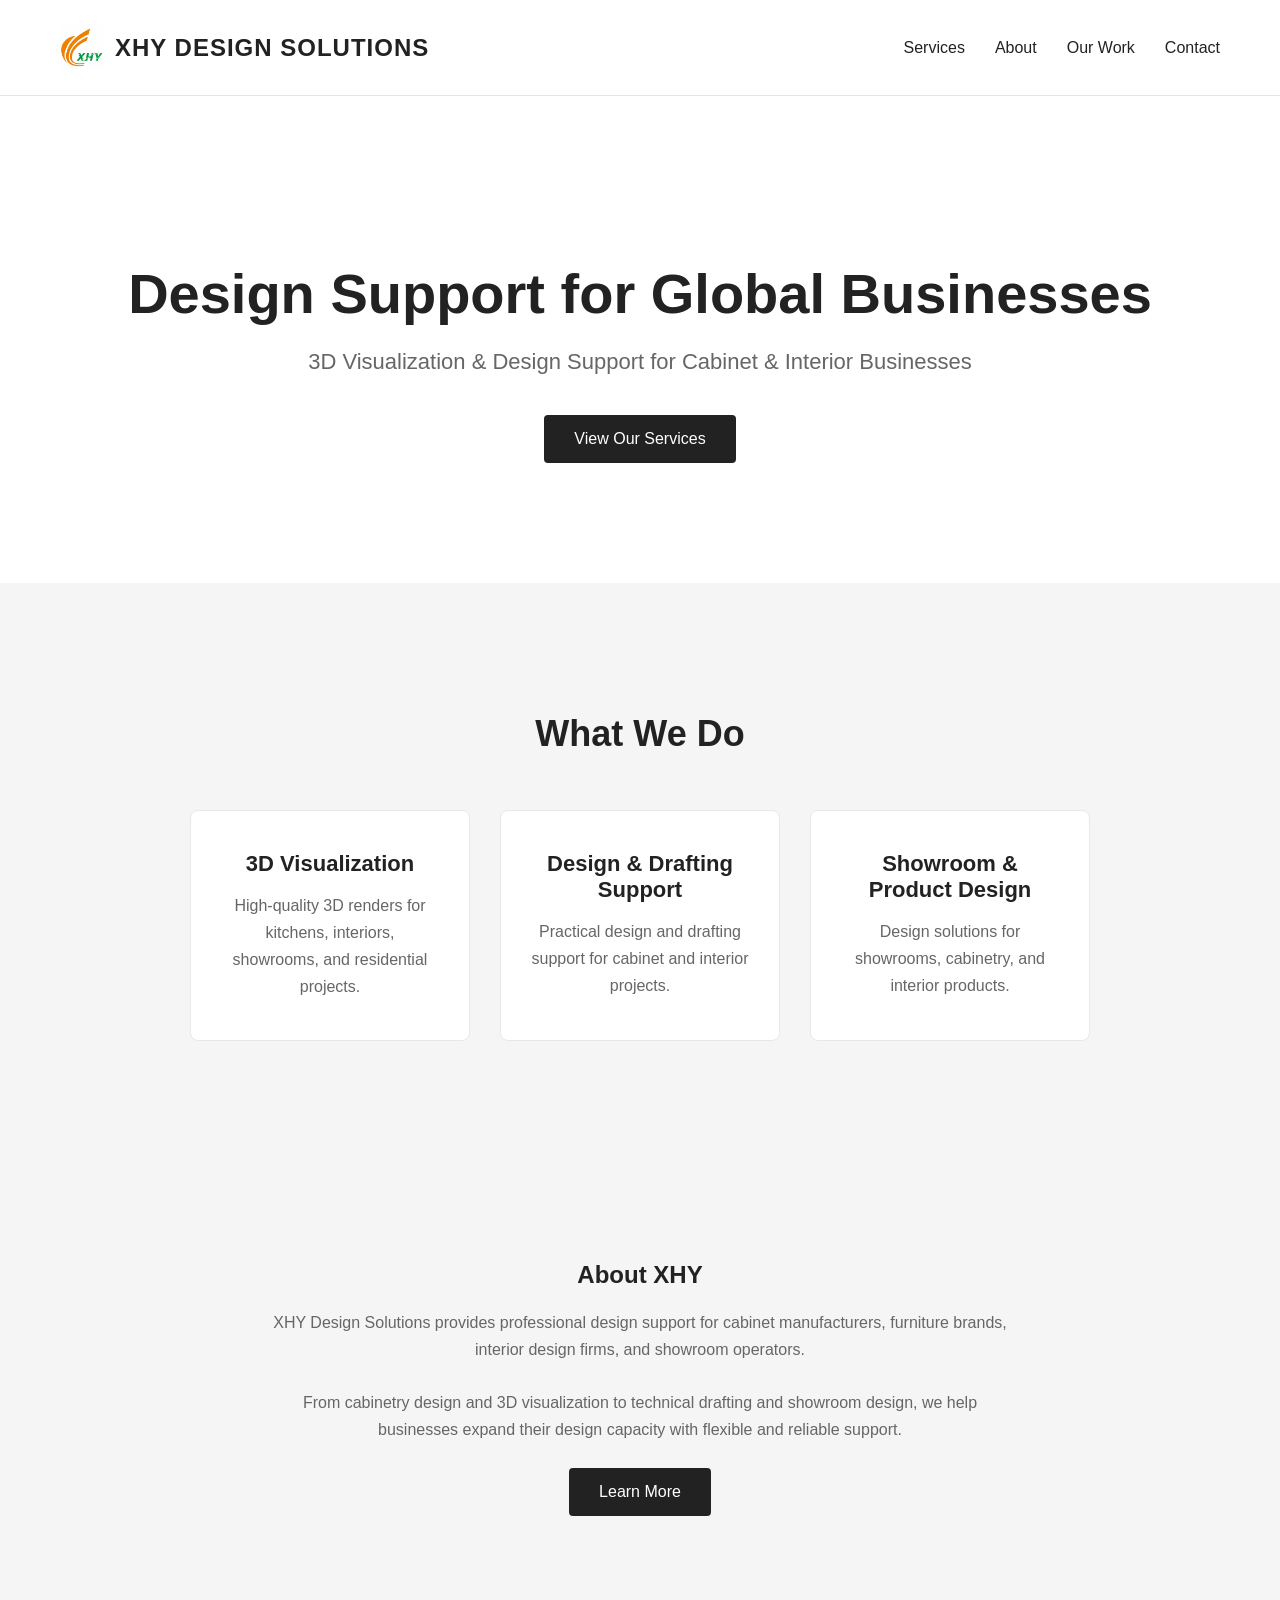
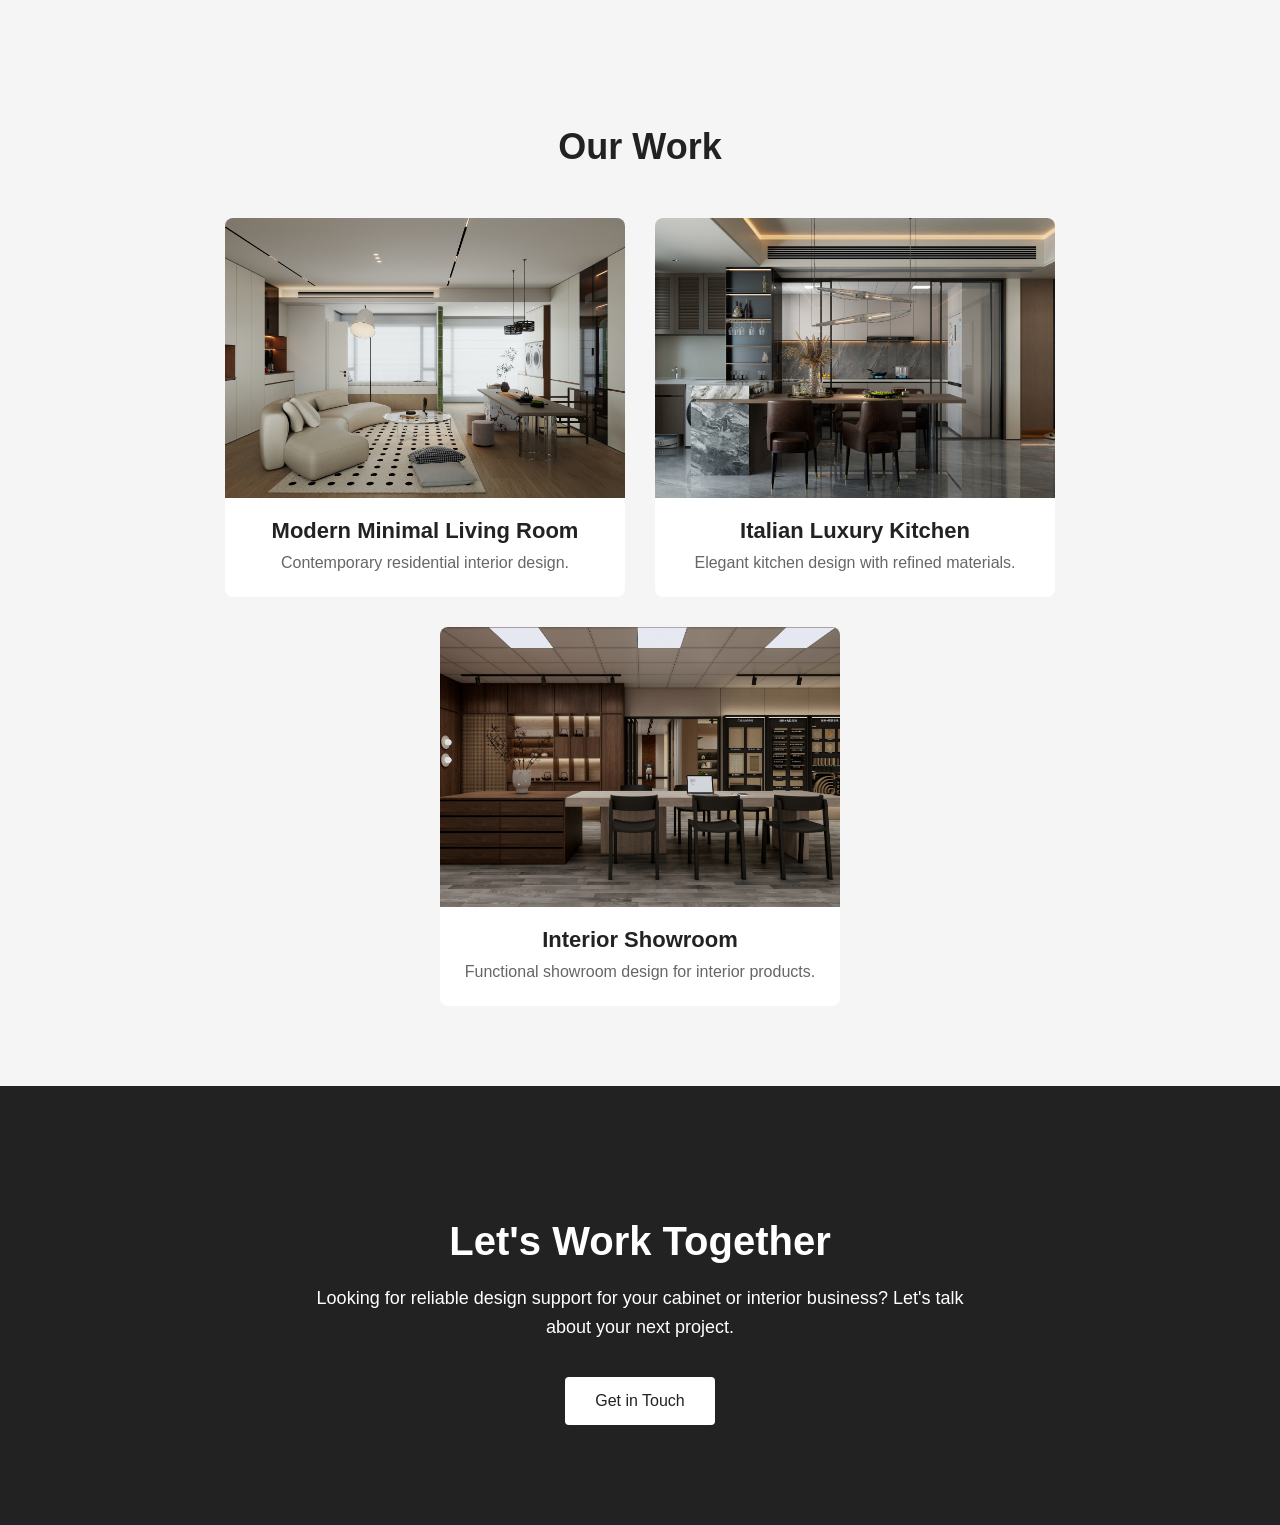
==== index.html @ a24d2397 "Build XHY website homepage and About page" ====
<!DOCTYPE html>
<html lang="en">
<head>
    <meta charset="UTF-8">
    <meta name="viewport" content="width=device-width, initial-scale=1.0">
    <title>XHY Design Solutions</title>

    <style>
        nav {
    display: flex;
    gap: 30px;
}

nav a {
    color: #222;
    text-decoration: none;
    font-size: 16px;
}

nav a:hover {
    color: #777;
}
        img {
    max-width: 100%;
    height: auto;
}
.portfolio {
    padding: 80px 60px;
    background-color: #f5f5f5;
    text-align: center;
}

.portfolio h2 {
    font-size: 36px;
    margin-bottom: 50px;
}

.portfolio-container {
    display: flex;
    justify-content: center;
    gap: 30px;
    flex-wrap: wrap;
}

.project {
    background-color: white;
    width: 400px;
    border-radius: 8px;
    overflow: hidden;
    transition: transform 0.3s ease, box-shadow 0.3s ease;
}

.project:hover {
    transform: translateY(-5px);
    box-shadow: 0 8px 20px rgba(0, 0, 0, 0.12);
}

.project img {
    width: 100%;
    height: 280px;
    object-fit: cover;
    display: block;
    transition: transform 0.4s ease;
}

.project:hover img {
    transform: scale(1.05);
}

.project h3 {
    font-size: 22px;
    margin: 20px 20px 10px;
}

.project p {
    color: #666;
    margin: 0 20px 25px;
}
        body {
            margin: 0;
            font-family: Arial, sans-serif;
            background-color: #f5f5f5;
            color: #222;
        }

        header {
    background-color: #ffffff;
    padding: 25px 60px;
    border-bottom: 1px solid #e5e5e5;
    display: flex;
    justify-content: space-between;
    align-items: center;

    position: sticky;
    top: 0;
    z-index: 1000;
}

        .logo {
    font-size: 24px;
    font-weight: bold;
    letter-spacing: 1px;
    display: flex;
    align-items: center;
}

.logo img {
    width: 45px;
    height: 45px;
    object-fit: contain;
    margin-right: 10px;
}

        .hero {
    text-align: center;
    padding: 120px 20px;
    background-color: #ffffff;
}

.hero h1 {
    font-size: 56px;
    line-height: 1.15;
    margin-bottom: 20px;
}

.hero p {
    font-size: 22px;
    color: #666;
    margin-bottom: 40px;
    max-width: 700px;
    margin-left: auto;
    margin-right: auto;
}

        .button {
    display: inline-block;
    padding: 15px 30px;
    background-color: #222;
    color: white;
    text-decoration: none;
    border-radius: 4px;
    transition: background-color 0.3s ease, transform 0.3s ease;
}

.button:hover {
    background-color: #444;
    transform: translateY(-2px);
}

        .services {
    padding: 100px 60px;
    text-align: center;
}

        .services h2 {
    font-size: 36px;
    margin-bottom: 55px;
}

        .service-container {
    display: flex;
    justify-content: center;
    align-items: stretch;
    gap: 30px;
    flex-wrap: wrap;
}

        .service {
    background-color: white;
    padding: 40px 30px;
    width: 280px;
    max-width: 100%;
    box-sizing: border-box;
    border-radius: 8px;
    border: 1px solid #e8e8e8;
    transition: transform 0.3s ease, box-shadow 0.3s ease;
}

.service:hover {
    transform: translateY(-5px);
    box-shadow: 0 8px 20px rgba(0, 0, 0, 0.12);
}

        .service h3 {
    font-size: 22px;
    margin: 0 0 15px;
}

        .service p {
    color: #666;
    line-height: 1.7;
    margin: 0;
}
.about {
    padding: 100px 60px;
    text-align: center;
}

.about p {
    max-width: 750px;
    margin: 0 auto 25px;
    line-height: 1.7;
    color: #666;
}
   .contact {
    padding: 100px 20px;
    text-align: center;
    background-color: #222;
    color: white;
}

.contact h2 {
    font-size: 40px;
    margin-bottom: 20px;
}

.contact p {
    max-width: 650px;
    margin: 0 auto 35px;
    font-size: 18px;
    line-height: 1.6;
}

.contact .button {
    background-color: white;
    color: #222;
}
.menu-toggle {
    display: none;
    background: none;
    border: none;
    font-size: 28px;
    cursor: pointer;
}
@media (max-width: 768px) {

    .logo {
    font-size: 18px;
    white-space: nowrap;
}

.logo img {
    width: 40px;
    height: 40px;
    margin-right: 8px;
}
    .menu-toggle {
    display: block;
    color: #222;
}

    header {
    
    padding: 20px;
    flex-direction: row;
    justify-content: space-between;
    align-items: center;
}

    nav {
    display: none;
    position: absolute;
    top: 100%;
    left: 0;
    width: 100%;
    flex-direction: column;
    text-align: center;
    gap: 20px;
    background-color: white;
    padding: 20px 0;
}

    nav.active {
        display: flex;
    }

    .hero {
        padding: 80px 20px;
    }

    .hero h1 {
        font-size: 40px;
    }

    .hero p {
        font-size: 18px;
    }

    .services {
        padding: 60px 20px;
    }

    .services h2 {
        font-size: 32px;
    }

    .service-container {
        flex-direction: column;
        align-items: center;
    }

    .service {
        width: 100%;
        max-width: 400px;
        box-sizing: border-box;
    }

    .portfolio {
        padding: 60px 20px;
    }

    .portfolio h2 {
        font-size: 32px;
    }

    .project {
        width: 100%;
        max-width: 400px;
    }

    .contact {
        padding: 70px 20px;
    }

    .contact h2 {
        font-size: 32px;
    }
}
   </style>
</head>

<body>

    <header>
    <div class="logo">
    <img src="images/xhy-logo.jpg" alt="XHY Design Solutions">
    <span>XHY DESIGN SOLUTIONS</span>
</div>

    <button class="menu-toggle" onclick="toggleMenu()">☰</button>

    <nav id="main-nav">
    <a href="#services">Services</a>
    <a href="#about">About</a>
    <a href="#portfolio">Our Work</a>
    <a href="#contact">Contact</a>
</nav>
</header>


    <section class="hero">
        <h1>Design Support for Global Businesses</h1>

        <p>
            3D Visualization & Design Support
            for Cabinet & Interior Businesses
        </p>

        <a href="#services" class="button">View Our Services</a>
    </section>

    <section class="services" id="services">
    <h2>What We Do</h2>

    <div class="service-container">

        <div class="service">
            <h3>3D Visualization</h3>
            <p>
                High-quality 3D renders for kitchens, interiors,
                showrooms, and residential projects.
            </p>
        </div>

        <div class="service">
            <h3>Design & Drafting Support</h3>
            <p>
                Practical design and drafting support for
                cabinet and interior projects.
            </p>
        </div>

        <div class="service">
            <h3>Showroom & Product Design</h3>
            <p>
                Design solutions for showrooms, cabinetry,
                and interior products.
            </p>
        </div>

    </div>
</section>

<section class="about" id="about">
    <h2>About XHY</h2>

    <p>
        XHY Design Solutions provides professional design support
        for cabinet manufacturers, furniture brands, interior design
        firms, and showroom operators.
    </p>

    <p>
        From cabinetry design and 3D visualization to technical
        drafting and showroom design, we help businesses expand
        their design capacity with flexible and reliable support.
    </p>

    <a href="about.html" class="button">Learn More</a>
</section>

<section class="portfolio" id="portfolio">

    <h2>Our Work</h2>

    <div class="portfolio-container">

        <div class="project">
            <img src="images/xhy-modern-minimal-living-room.jpg">

            <h3>Modern Minimal Living Room</h3>

            <p>
                Contemporary residential interior design.
            </p>
        </div>


        <div class="project">
            <img src="images/xhy-italian-luxury-kitchen.jpg">

            <h3>Italian Luxury Kitchen</h3>

            <p>
                Elegant kitchen design with refined materials.
            </p>
        </div>


        <div class="project">
            <img src="images/xhy-showroom.jpg">

            <h3>Interior Showroom</h3>

            <p>
                Functional showroom design for interior products.
            </p>
        </div>

    </div>

</section><section class="contact" id="contact">

    <h2>Let's Work Together</h2>

    <p>
        Looking for reliable design support for your cabinet
        or interior business? Let's talk about your next project.
    </p>

    <a href="mailto:your@email.com" class="button">
        Get in Touch
    </a>

</section>
<script>
    function toggleMenu() {
        const nav = document.getElementById("main-nav");
        nav.classList.toggle("active");
    }

    const navLinks = document.querySelectorAll("#main-nav a");

    navLinks.forEach(function(link) {
        link.addEventListener("click", function() {
            const nav = document.getElementById("main-nav");
            nav.classList.remove("active");
        });
    });
</script>
</body>
</html>
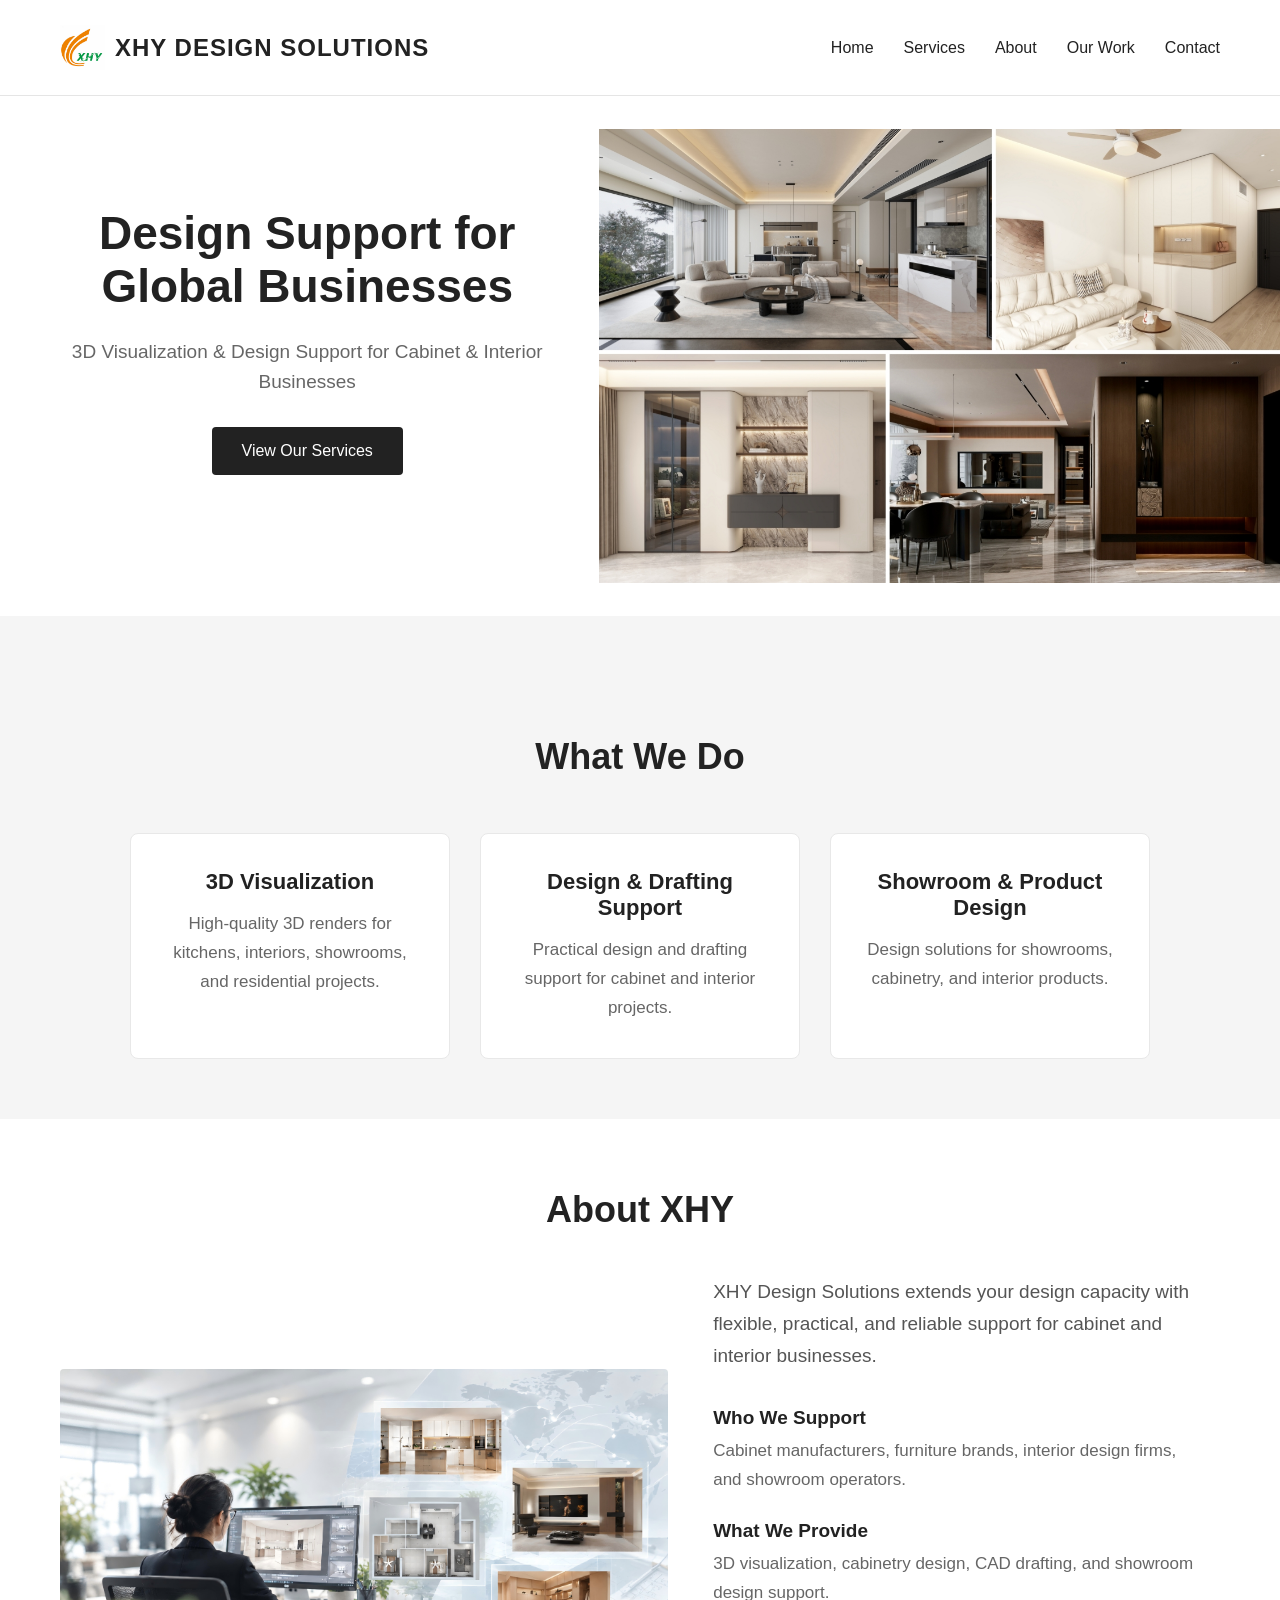
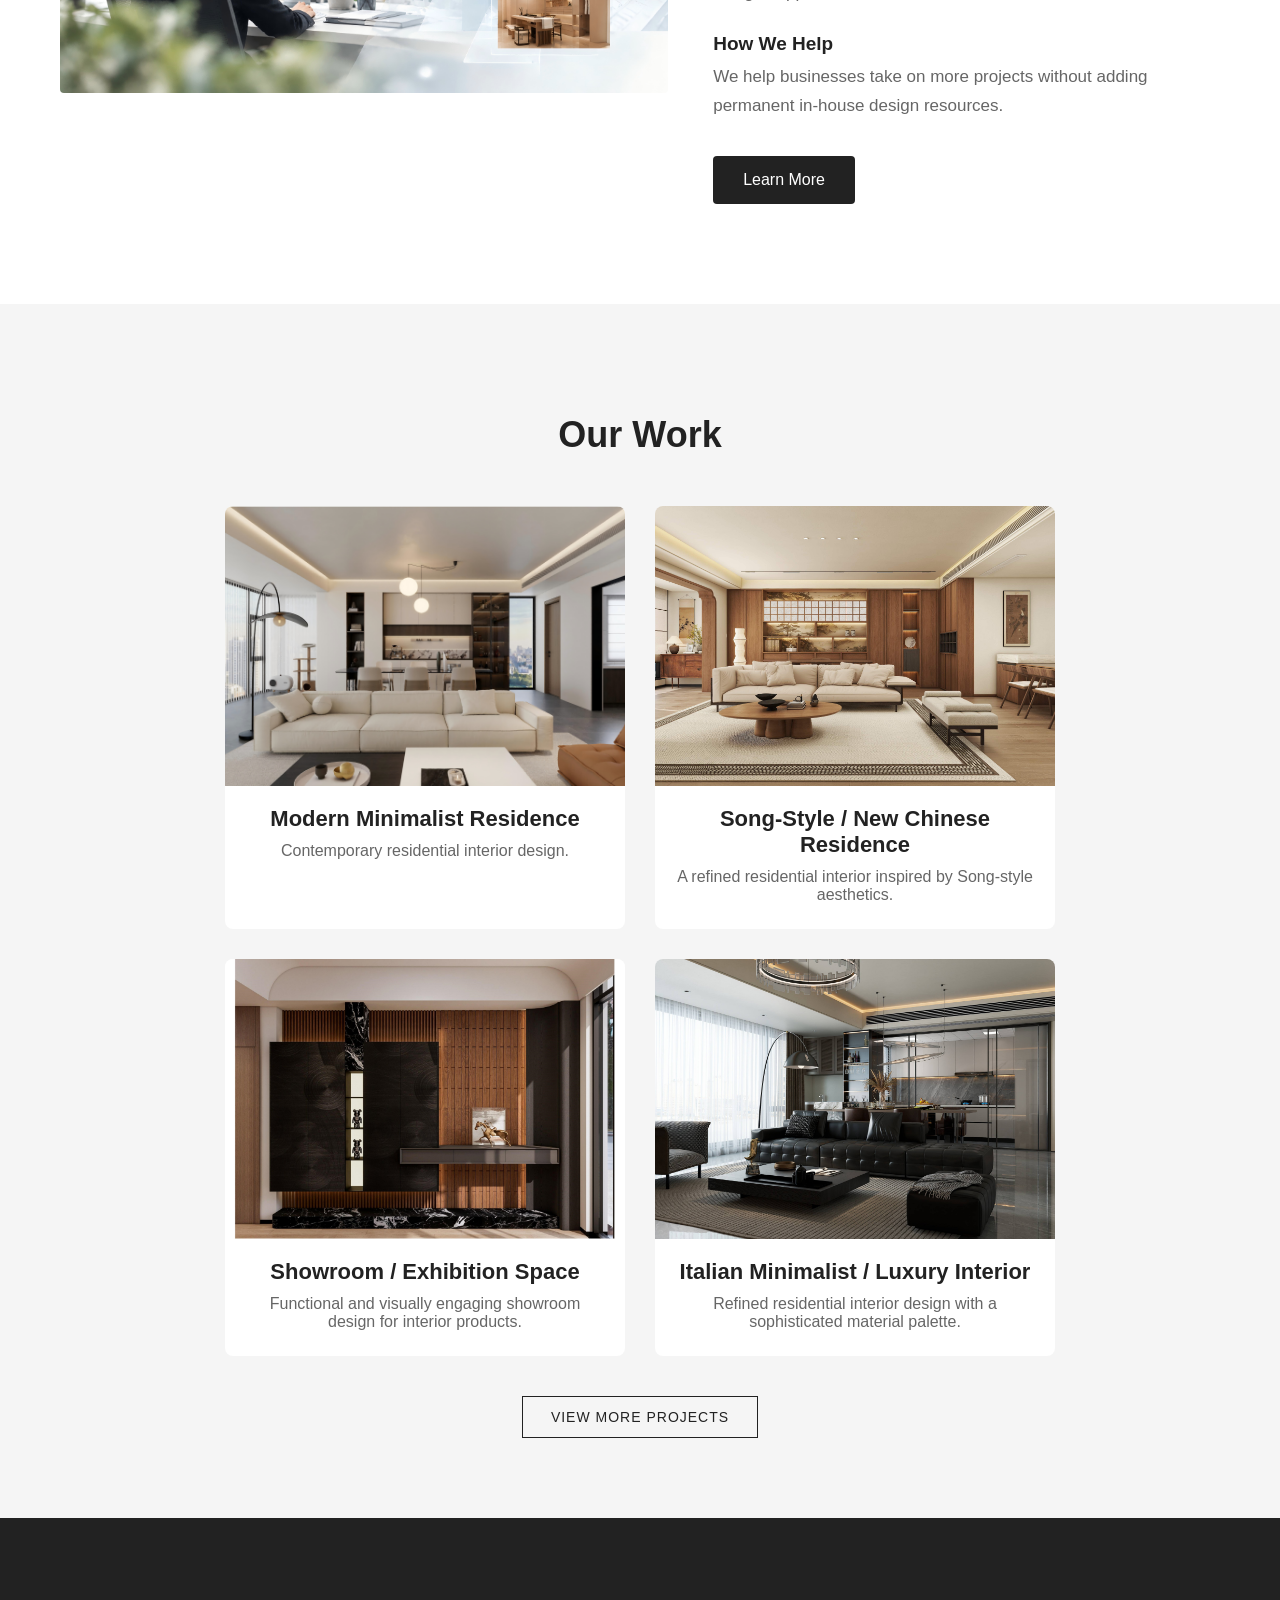
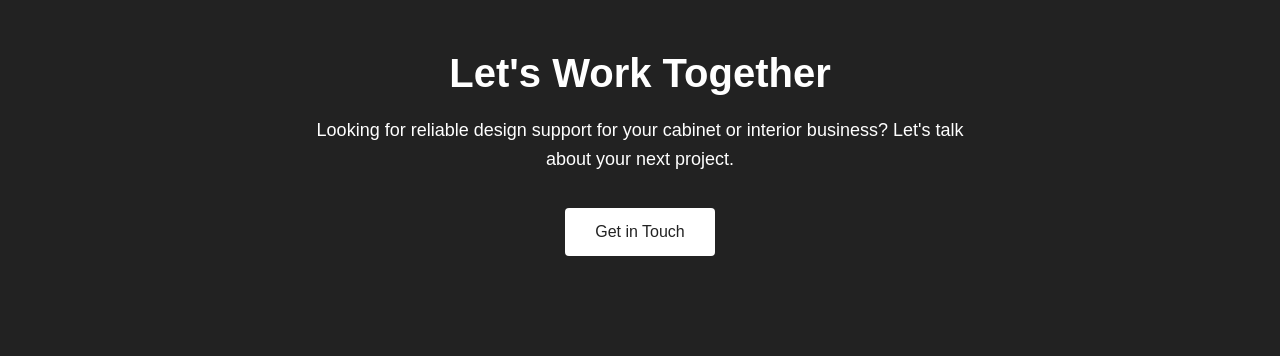
==== commit c8a6db23: "Complete initial XHY website" ====
--- a/index.html
+++ b/index.html
@@ -4,329 +4,9 @@
     <meta charset="UTF-8">
     <meta name="viewport" content="width=device-width, initial-scale=1.0">
     <title>XHY Design Solutions</title>
-
-    <style>
-        nav {
-    display: flex;
-    gap: 30px;
-}
-
-nav a {
-    color: #222;
-    text-decoration: none;
-    font-size: 16px;
-}
-
-nav a:hover {
-    color: #777;
-}
-        img {
-    max-width: 100%;
-    height: auto;
-}
-.portfolio {
-    padding: 80px 60px;
-    background-color: #f5f5f5;
-    text-align: center;
-}
-
-.portfolio h2 {
-    font-size: 36px;
-    margin-bottom: 50px;
-}
-
-.portfolio-container {
-    display: flex;
-    justify-content: center;
-    gap: 30px;
-    flex-wrap: wrap;
-}
-
-.project {
-    background-color: white;
-    width: 400px;
-    border-radius: 8px;
-    overflow: hidden;
-    transition: transform 0.3s ease, box-shadow 0.3s ease;
-}
-
-.project:hover {
-    transform: translateY(-5px);
-    box-shadow: 0 8px 20px rgba(0, 0, 0, 0.12);
-}
-
-.project img {
-    width: 100%;
-    height: 280px;
-    object-fit: cover;
-    display: block;
-    transition: transform 0.4s ease;
-}
-
-.project:hover img {
-    transform: scale(1.05);
-}
-
-.project h3 {
-    font-size: 22px;
-    margin: 20px 20px 10px;
-}
-
-.project p {
-    color: #666;
-    margin: 0 20px 25px;
-}
-        body {
-            margin: 0;
-            font-family: Arial, sans-serif;
-            background-color: #f5f5f5;
-            color: #222;
-        }
-
-        header {
-    background-color: #ffffff;
-    padding: 25px 60px;
-    border-bottom: 1px solid #e5e5e5;
-    display: flex;
-    justify-content: space-between;
-    align-items: center;
-
-    position: sticky;
-    top: 0;
-    z-index: 1000;
-}
-
-        .logo {
-    font-size: 24px;
-    font-weight: bold;
-    letter-spacing: 1px;
-    display: flex;
-    align-items: center;
-}
-
-.logo img {
-    width: 45px;
-    height: 45px;
-    object-fit: contain;
-    margin-right: 10px;
-}
-
-        .hero {
-    text-align: center;
-    padding: 120px 20px;
-    background-color: #ffffff;
-}
-
-.hero h1 {
-    font-size: 56px;
-    line-height: 1.15;
-    margin-bottom: 20px;
-}
-
-.hero p {
-    font-size: 22px;
-    color: #666;
-    margin-bottom: 40px;
-    max-width: 700px;
-    margin-left: auto;
-    margin-right: auto;
-}
-
-        .button {
-    display: inline-block;
-    padding: 15px 30px;
-    background-color: #222;
-    color: white;
-    text-decoration: none;
-    border-radius: 4px;
-    transition: background-color 0.3s ease, transform 0.3s ease;
-}
-
-.button:hover {
-    background-color: #444;
-    transform: translateY(-2px);
-}
-
-        .services {
-    padding: 100px 60px;
-    text-align: center;
-}
-
-        .services h2 {
-    font-size: 36px;
-    margin-bottom: 55px;
-}
-
-        .service-container {
-    display: flex;
-    justify-content: center;
-    align-items: stretch;
-    gap: 30px;
-    flex-wrap: wrap;
-}
-
-        .service {
-    background-color: white;
-    padding: 40px 30px;
-    width: 280px;
-    max-width: 100%;
-    box-sizing: border-box;
-    border-radius: 8px;
-    border: 1px solid #e8e8e8;
-    transition: transform 0.3s ease, box-shadow 0.3s ease;
-}
-
-.service:hover {
-    transform: translateY(-5px);
-    box-shadow: 0 8px 20px rgba(0, 0, 0, 0.12);
-}
-
-        .service h3 {
-    font-size: 22px;
-    margin: 0 0 15px;
-}
-
-        .service p {
-    color: #666;
-    line-height: 1.7;
-    margin: 0;
-}
-.about {
-    padding: 100px 60px;
-    text-align: center;
-}
-
-.about p {
-    max-width: 750px;
-    margin: 0 auto 25px;
-    line-height: 1.7;
-    color: #666;
-}
-   .contact {
-    padding: 100px 20px;
-    text-align: center;
-    background-color: #222;
-    color: white;
-}
-
-.contact h2 {
-    font-size: 40px;
-    margin-bottom: 20px;
-}
-
-.contact p {
-    max-width: 650px;
-    margin: 0 auto 35px;
-    font-size: 18px;
-    line-height: 1.6;
-}
-
-.contact .button {
-    background-color: white;
-    color: #222;
-}
-.menu-toggle {
-    display: none;
-    background: none;
-    border: none;
-    font-size: 28px;
-    cursor: pointer;
-}
-@media (max-width: 768px) {
-
-    .logo {
-    font-size: 18px;
-    white-space: nowrap;
-}
-
-.logo img {
-    width: 40px;
-    height: 40px;
-    margin-right: 8px;
-}
-    .menu-toggle {
-    display: block;
-    color: #222;
-}
-
-    header {
+    <link rel="stylesheet" href="style.css">
+
     
-    padding: 20px;
-    flex-direction: row;
-    justify-content: space-between;
-    align-items: center;
-}
-
-    nav {
-    display: none;
-    position: absolute;
-    top: 100%;
-    left: 0;
-    width: 100%;
-    flex-direction: column;
-    text-align: center;
-    gap: 20px;
-    background-color: white;
-    padding: 20px 0;
-}
-
-    nav.active {
-        display: flex;
-    }
-
-    .hero {
-        padding: 80px 20px;
-    }
-
-    .hero h1 {
-        font-size: 40px;
-    }
-
-    .hero p {
-        font-size: 18px;
-    }
-
-    .services {
-        padding: 60px 20px;
-    }
-
-    .services h2 {
-        font-size: 32px;
-    }
-
-    .service-container {
-        flex-direction: column;
-        align-items: center;
-    }
-
-    .service {
-        width: 100%;
-        max-width: 400px;
-        box-sizing: border-box;
-    }
-
-    .portfolio {
-        padding: 60px 20px;
-    }
-
-    .portfolio h2 {
-        font-size: 32px;
-    }
-
-    .project {
-        width: 100%;
-        max-width: 400px;
-    }
-
-    .contact {
-        padding: 70px 20px;
-    }
-
-    .contact h2 {
-        font-size: 32px;
-    }
-}
-   </style>
 </head>
 
 <body>
@@ -340,15 +20,18 @@
     <button class="menu-toggle" onclick="toggleMenu()">☰</button>
 
     <nav id="main-nav">
-    <a href="#services">Services</a>
-    <a href="#about">About</a>
-    <a href="#portfolio">Our Work</a>
-    <a href="#contact">Contact</a>
+        <a href="index.html">Home</a>
+    <a href="services.html">Services</a>
+    <a href="about.html">About</a>
+    <a href="our-work.html">Our Work</a>
+    <a href="contact.html">Contact</a>
 </nav>
 </header>
 
 
     <section class="hero">
+
+    <div class="hero-content">
         <h1>Design Support for Global Businesses</h1>
 
         <p>
@@ -356,8 +39,17 @@
             for Cabinet & Interior Businesses
         </p>
 
-        <a href="#services" class="button">View Our Services</a>
-    </section>
+        <a href="services.html" class="button">View Our Services</a>
+    </div>
+
+    <div class="hero-image">
+        <img
+            src="images/xhy-hero-collage.jpg"
+            alt="XHY Design Solutions — Cabinet, Interior and Showroom Design"
+        >
+    </div>
+
+</section>
 
     <section class="services" id="services">
     <h2>What We Do</h2>
@@ -389,24 +81,62 @@
         </div>
 
     </div>
+    
 </section>
 
 <section class="about" id="about">
+
     <h2>About XHY</h2>
 
-    <p>
-        XHY Design Solutions provides professional design support
-        for cabinet manufacturers, furniture brands, interior design
-        firms, and showroom operators.
-    </p>
-
-    <p>
-        From cabinetry design and 3D visualization to technical
-        drafting and showroom design, we help businesses expand
-        their design capacity with flexible and reliable support.
-    </p>
-
-    <a href="about.html" class="button">Learn More</a>
+    <div class="about-container">
+
+        
+<div class="about-image">
+    <img
+        src="images/xhy-about-design-studio.png"
+        alt="XHY design studio with interior renderings, CAD drawings, and global design connections"
+    >
+</div>
+
+
+        <div class="about-content">
+
+            <div class="about-intro">
+                XHY Design Solutions extends your design capacity with
+                flexible, practical, and reliable support for cabinet
+                and interior businesses.
+            </div>
+
+            <div class="about-item">
+                <h3>Who We Support</h3>
+                <p>
+                    Cabinet manufacturers, furniture brands, interior
+                    design firms, and showroom operators.
+                </p>
+            </div>
+
+            <div class="about-item">
+                <h3>What We Provide</h3>
+                <p>
+                    3D visualization, cabinetry design, CAD drafting,
+                    and showroom design support.
+                </p>
+            </div>
+
+            <div class="about-item">
+                <h3>How We Help</h3>
+                <p>
+                    We help businesses take on more projects without
+                    adding permanent in-house design resources.
+                </p>
+            </div>
+
+            <a href="about.html" class="button">Learn More</a>
+
+        </div>
+
+    </div>
+
 </section>
 
 <section class="portfolio" id="portfolio">
@@ -415,41 +145,65 @@
 
     <div class="portfolio-container">
 
-        <div class="project">
-            <img src="images/xhy-modern-minimal-living-room.jpg">
-
-            <h3>Modern Minimal Living Room</h3>
-
-            <p>
-                Contemporary residential interior design.
-            </p>
-        </div>
-
-
-        <div class="project">
-            <img src="images/xhy-italian-luxury-kitchen.jpg">
-
-            <h3>Italian Luxury Kitchen</h3>
-
-            <p>
-                Elegant kitchen design with refined materials.
-            </p>
-        </div>
-
-
-        <div class="project">
-            <img src="images/xhy-showroom.jpg">
-
-            <h3>Interior Showroom</h3>
-
-            <p>
-                Functional showroom design for interior products.
-            </p>
-        </div>
-
-    </div>
-
-</section><section class="contact" id="contact">
+    <div class="project">
+        <img 
+            src="images/modern-minimalist-residence-cover.png" 
+            alt="Modern Minimalist Residence">
+
+        <h3>Modern Minimalist Residence</h3>
+
+        <p> 
+            Contemporary residential interior design. 
+        </p>
+    </div>
+
+
+    <div class="project">
+        <img 
+            src="images/song-style-new-chinese-residence-cover.jpg" 
+            alt="Song-Style / New Chinese Residence">
+
+        <h3>Song-Style / New Chinese Residence</h3>
+
+        <p> 
+            A refined residential interior inspired by Song-style aesthetics. 
+        </p>
+    </div>
+
+
+    <div class="project">
+        <img 
+            src="images/showroom-design-display-wall.jpg" 
+            alt="Showroom / Exhibition Space">
+
+        <h3>Showroom / Exhibition Space</h3>
+
+        <p> 
+            Functional and visually engaging showroom design for interior products. 
+        </p>
+    </div>
+
+
+    <div class="project">
+        <img 
+            src="images/italian-minimalist-luxury-residence-cover.jpg" 
+            alt="Italian Minimalist / Luxury Interior">
+
+        <h3>Italian Minimalist / Luxury Interior</h3>
+
+        <p> 
+            Refined residential interior design with a sophisticated material palette. 
+        </p>
+    </div>
+
+</div>
+    <div class="view-all-projects">
+        <a href="our-work.html">VIEW MORE PROJECTS</a>
+    </div>
+
+</section>
+
+<section class="contact" id="contact">
 
     <h2>Let's Work Together</h2>
 
@@ -458,9 +212,9 @@
         or interior business? Let's talk about your next project.
     </p>
 
-    <a href="mailto:your@email.com" class="button">
-        Get in Touch
-    </a>
+    <a href="contact.html" class="button">
+    Get in Touch
+</a>
 
 </section>
 <script>
--- a/style.css
+++ b/style.css
@@ -0,0 +1,2634 @@
+body {
+    margin: 0;
+    font-family: Arial, sans-serif;
+    background-color: #f5f5f5;
+    color: #222;
+}
+
+img {
+    max-width: 100%;
+    height: auto;
+}
+
+/* =========================
+   Header & Navigation
+   ========================= */
+
+header {
+    background-color: #ffffff;
+    padding: 25px 60px;
+    border-bottom: 1px solid #e5e5e5;
+    display: flex;
+    justify-content: space-between;
+    align-items: center;
+    position: sticky;
+    top: 0;
+    z-index: 1000;
+}
+
+.logo {
+    font-size: 24px;
+    font-weight: bold;
+    letter-spacing: 1px;
+    display: flex;
+    align-items: center;
+}
+
+.logo img {
+    width: 45px;
+    height: 45px;
+    object-fit: contain;
+    margin-right: 10px;
+}
+
+nav {
+    display: flex;
+    gap: 30px;
+}
+
+nav a {
+    color: #222;
+    text-decoration: none;
+    font-size: 16px;
+}
+
+nav a:hover {
+    color: #777;
+}
+
+.menu-toggle {
+    display: none;
+    background: none;
+    border: none;
+    font-size: 28px;
+    cursor: pointer;
+}
+
+
+/* =========================
+   About Page
+   ========================= */
+
+/* About Page - Overall Layout */
+main.about-page {
+    padding: 0;
+}
+
+main.about-page > section {
+    max-width: none;
+    margin: 0;
+    padding: 80px max(60px, calc((100% - 1100px) / 2));
+    box-sizing: border-box;
+}
+
+main h1 {
+    font-size: 48px;
+    margin-bottom: 30px;
+}
+
+main h2 {
+    font-size: 36px;
+    margin-bottom: 25px;
+}
+
+main p {
+    color: #666;
+    line-height: 1.7;
+    font-size: 18px;
+}
+
+main li {
+    color: #666;
+    line-height: 1.8;
+    font-size: 18px;
+}
+
+.about-intro {
+    display: flex;
+    align-items: center;
+    gap: 50px;
+    text-align: left;
+}
+
+.about-intro-content {
+    flex: 1;
+}
+
+.about-intro h1 {
+    font-size: 52px;
+    margin-bottom: 30px;
+}
+
+.about-intro p {
+    font-size: 20px;
+}
+
+.about-image {
+    flex: 1;
+}
+
+.about-intro .about-image {
+    padding-top: 20px;
+}
+
+.about-image img {
+    width: 100%;
+    height: auto;
+    display: block;
+    border-radius: 4px;
+}
+
+.about-services h2,
+.about-expertise h2 {
+    font-size: 34px;
+    margin-bottom: 25px;
+}
+
+.about-expertise {
+    display: flex;
+    align-items: flex-start;
+    gap: 60px;
+}
+
+.about-expertise-content {
+    flex: 1.1;
+}
+
+.about-expertise .about-image {
+    flex: 0.9;
+    padding-top: 30px;
+}
+
+
+/* =========================
+   About Page - What We Do
+   ========================= */
+
+.service-grid {
+    display: grid;
+    grid-template-columns: repeat(2, 1fr);
+    gap: 25px 30px;
+    margin-top: 35px;
+}
+
+.service-card {
+    background-color: #ffffff;
+    border: 1px solid #e8e8e8;
+    border-radius: 8px;
+    padding: 30px;
+    min-height: 80px;
+    display: flex;
+    align-items: center;
+    box-sizing: border-box;
+    transition: transform 0.3s ease, box-shadow 0.3s ease;
+}
+
+.service-card h3 {
+    font-size: 22px;
+    margin: 0;
+    line-height: 1.4;
+}
+
+.service-card:hover {
+    transform: translateY(-5px);
+    box-shadow: 0 8px 20px rgba(0, 0, 0, 0.12);
+}
+
+
+/* =========================
+   Homepage
+   ========================= */
+
+.hero {
+    text-align: center;
+    padding: 120px 20px;
+    background-color: #ffffff;
+}
+
+.hero h1 {
+    font-size: 56px;
+    line-height: 1.15;
+    margin-bottom: 20px;
+}
+
+.hero p {
+    font-size: 22px;
+    color: #666;
+    margin-bottom: 40px;
+    max-width: 700px;
+    margin-left: auto;
+    margin-right: auto;
+}
+
+.button {
+    display: inline-block;
+    padding: 15px 30px;
+    background-color: #222;
+    color: white;
+    text-decoration: none;
+    border-radius: 4px;
+    transition: background-color 0.3s ease, transform 0.3s ease;
+}
+
+.button:hover {
+    background-color: #444;
+    transform: translateY(-2px);
+}
+
+
+/* Homepage - Services */
+
+.services {
+    padding: 90px 40px 60px;
+    text-align: center;
+}
+
+.services h2 {
+    font-size: 36px;
+    margin-bottom: 55px;
+}
+
+.service-container {
+    display: flex;
+    justify-content: center;
+    align-items: stretch;
+    gap: 30px;
+    flex-wrap: wrap;
+}
+
+.service {
+    background-color: white;
+    padding: 35px 30px;
+    width: 320px;
+    max-width: 100%;
+    box-sizing: border-box;
+    border-radius: 8px;
+    border: 1px solid #e8e8e8;
+    transition: transform 0.3s ease, box-shadow 0.3s ease;
+}
+
+.service:hover {
+    transform: translateY(-5px);
+    box-shadow: 0 8px 20px rgba(0, 0, 0, 0.12);
+}
+
+.service h3 {
+    font-size: 22px;
+    margin: 0 0 15px;
+}
+
+.service p {
+    color: #666;
+    font-size: 17px;
+    line-height: 1.7;
+    margin: 0;
+}
+
+
+/* Homepage - About */
+
+.about {
+    padding: 70px 60px 100px;
+    background-color: #ffffff;
+}
+
+.about > h2 {
+    max-width: 1200px;
+    margin: 0 auto 45px;
+    text-align: center;
+    font-size: 36px;
+}
+
+.about-container {
+    max-width: 1300px;
+    margin: 0 auto;
+    display: grid;
+    grid-template-columns: 1.2fr 1fr;
+    align-items: center;
+    gap: 45px;
+}
+
+.about-image {
+    width: 100%;
+    aspect-ratio: 16 / 9;
+    background-color: #f2f2f2;
+    overflow: hidden;
+}
+
+.about-image img {
+    display: block;
+    width: 100%;
+    height: 100%;
+    object-fit: cover;
+}
+
+.about-content {
+    padding-right: 20px;
+}
+
+
+.about-intro {
+    margin-bottom: 35px;
+    font-size: 19px;
+    line-height: 1.7;
+    color: #555;
+}
+
+.about-item {
+    margin-bottom: 25px;
+}
+
+.about-item h3 {
+    margin: 0 0 8px;
+    font-size: 19px;
+    font-weight: 600;
+}
+
+.about-item p {
+    margin: 0;
+    font-size: 17px;
+    line-height: 1.7;
+    color: #666;
+}
+
+.about-content .button {
+    display: inline-block;
+    margin-top: 10px;
+}
+
+
+/* Homepage - Portfolio */
+
+.portfolio {
+    padding: 80px 60px;
+    background-color: #f5f5f5;
+    text-align: center;
+}
+
+.portfolio h2 {
+    font-size: 36px;
+    margin-bottom: 50px;
+}
+
+.portfolio-container {
+    display: flex;
+    justify-content: center;
+    gap: 30px;
+    flex-wrap: wrap;
+}
+
+.project {
+    background-color: white;
+    width: 400px;
+    border-radius: 8px;
+    overflow: hidden;
+    transition: transform 0.3s ease, box-shadow 0.3s ease;
+}
+
+.project:hover {
+    transform: translateY(-5px);
+    box-shadow: 0 8px 20px rgba(0, 0, 0, 0.12);
+}
+
+.project img {
+    width: 100%;
+    height: 280px;
+    object-fit: cover;
+    display: block;
+    transition: transform 0.4s ease;
+}
+
+.project:hover img {
+    transform: scale(1.05);
+}
+
+.project h3 {
+    font-size: 22px;
+    margin: 20px 20px 10px;
+}
+
+.project p {
+    color: #666;
+    margin: 0 20px 25px;
+}
+
+
+/* Homepage - Contact */
+
+.contact {
+    padding: 100px 20px;
+    text-align: center;
+    background-color: #222;
+    color: white;
+}
+
+.contact h2 {
+    font-size: 40px;
+    margin-bottom: 20px;
+}
+
+.contact p {
+    max-width: 650px;
+    margin: 0 auto 35px;
+    font-size: 18px;
+    line-height: 1.6;
+}
+
+.contact .button {
+    background-color: white;
+    color: #222;
+}
+
+
+/* =========================
+   Mobile
+   ========================= */
+
+@media (max-width: 768px) {
+
+    .menu-toggle {
+        display: block;
+        color: #222;
+    }
+
+    header {
+        padding: 20px;
+        flex-direction: row;
+        justify-content: space-between;
+        align-items: center;
+    }
+
+    .logo {
+        font-size: 18px;
+        white-space: nowrap;
+    }
+
+    .logo img {
+        width: 40px;
+        height: 40px;
+        margin-right: 8px;
+    }
+
+    nav {
+        display: none;
+        position: absolute;
+        top: 100%;
+        left: 0;
+        width: 100%;
+        flex-direction: column;
+        text-align: center;
+        gap: 20px;
+        background-color: white;
+        padding: 20px 0;
+    }
+
+    nav.active {
+        display: flex;
+    }
+
+
+    /* About Page - Mobile */
+
+    .about-intro,
+    .about-expertise {
+        flex-direction: column;
+        gap: 30px;
+    }
+
+    .about-intro,
+    .about-expertise {
+        text-align: left;
+    }
+
+    .about-image {
+        width: 100%;
+    }
+
+    .about-intro .about-image,
+    .about-expertise .about-image {
+        padding-top: 0;
+    }
+
+    .service-grid {
+        grid-template-columns: 1fr;
+        gap: 20px;
+        margin-top: 30px;
+    }
+
+    .service-card {
+        width: 100%;
+        min-height: 70px;
+        padding: 25px;
+    }
+
+
+    /* Homepage - Mobile */
+
+    .hero {
+        padding: 80px 20px;
+    }
+
+    .hero h1 {
+        font-size: 40px;
+    }
+
+    .hero p {
+        font-size: 18px;
+    }
+
+    .services {
+        padding: 60px 20px;
+    }
+
+    .services h2 {
+        font-size: 32px;
+    }
+
+    .service-container {
+        flex-direction: column;
+        align-items: center;
+    }
+
+    .service {
+        width: 100%;
+        max-width: 400px;
+        box-sizing: border-box;
+    }
+
+    .portfolio {
+        padding: 60px 20px;
+    }
+
+    .portfolio h2 {
+        font-size: 32px;
+    }
+
+    .project {
+        width: 100%;
+        max-width: 400px;
+    }
+
+    .contact {
+        padding: 70px 20px;
+    }
+
+    .contact h2 {
+        font-size: 32px;
+    }
+  
+}/* =========================================
+   Project Detail Page
+   Modern Minimalist Residence
+   ========================================= */
+
+/* Project Hero */
+.project-hero {
+    display: grid;
+    grid-template-columns: 38% 62%;
+    min-height: 600px;
+    background-color: #ffffff;
+}
+
+.project-hero-text {
+    display: flex;
+    flex-direction: column;
+    justify-content: center;
+    padding: 80px 70px;
+}
+
+.project-number,
+.section-label {
+    font-size: 12px;
+    letter-spacing: 2px;
+    text-transform: uppercase;
+    color: #777;
+    margin-bottom: 18px;
+}
+
+.project-hero-text h1 {
+    font-size: 50px;
+    line-height: 1.12;
+    font-weight: 400;
+    margin: 0 0 25px;
+    max-width: 480px;
+}
+
+.project-category {
+    font-size: 16px;
+    color: #666;
+    margin: 0;
+}
+
+.project-hero-image {
+    height: 600px;
+    overflow: hidden;
+}
+
+.project-hero-image img {
+    width: 100%;
+    height: 100%;
+    object-fit: cover;
+    display: block;
+}
+
+
+/* Project Overview */
+.project-overview {
+    display: grid;
+    grid-template-columns: 1.4fr 1fr;
+    gap: 100px;
+    max-width: 1200px;
+    margin: 0 auto;
+    padding: 120px 60px;
+}
+
+.project-overview-text h2,
+.project-section-heading h2 {
+    font-size: 36px;
+    font-weight: 400;
+    line-height: 1.2;
+    margin: 0 0 30px;
+}
+
+.project-overview-text p:not(.section-label) {
+    font-size: 16px;
+    line-height: 1.8;
+    color: #555;
+    max-width: 680px;
+    margin-bottom: 20px;
+}
+
+.project-information {
+    border-top: 1px solid #ddd;
+}
+
+.project-info-item {
+    display: flex;
+    flex-direction: column;
+    gap: 8px;
+    padding: 22px 0;
+    border-bottom: 1px solid #ddd;
+}
+
+.project-info-item span {
+    font-size: 13px;
+    color: #888;
+}
+
+.project-info-item strong {
+    font-size: 15px;
+    font-weight: 400;
+    line-height: 1.5;
+}
+
+
+/* Floor Plan */
+.project-floor-plan {
+    background-color: #f5f5f5;
+    padding: 100px 60px;
+}
+
+.project-section-heading {
+    max-width: 1200px;
+    margin: 0 auto 50px;
+}
+
+.floor-plan-image {
+    max-width: 1100px;
+    margin: 0 auto;
+    background-color: #ffffff;
+    padding: 30px;
+}
+
+.floor-plan-image img {
+    width: 100%;
+    height: auto;
+    display: block;
+}
+
+
+/* Project Gallery */
+.project-gallery {
+    max-width: 1200px;
+    margin: 0 auto;
+    padding: 120px 60px;
+}
+
+.gallery-grid {
+    display: grid;
+    grid-template-columns: repeat(2, 1fr);
+    gap: 30px;
+}
+
+.gallery-item {
+    overflow: hidden;
+    aspect-ratio: 16 / 9;
+}
+
+.gallery-item img {
+    width: 100%;
+    height: 100%;
+    object-fit: cover;
+    display: block;
+}
+
+
+/* Back to Our Work */
+.project-back {
+    text-align: center;
+    padding: 30px 20px 100px;
+}
+
+.project-back a {
+    color: #222;
+    text-decoration: none;
+    font-size: 14px;
+    letter-spacing: 1px;
+}
+
+.project-back a:hover {
+    text-decoration: underline;
+}
+/* =========================================
+   Project Detail Page - Mobile
+   ========================================= */
+
+@media (max-width: 768px) {
+
+    /* Project Hero */
+    .project-hero {
+        display: flex;
+        flex-direction: column;
+        min-height: auto;
+    }
+
+    .project-hero-image {
+        order: 1;
+        width: 100%;
+        height: 300px;
+    }
+
+    .project-hero-text {
+        order: 2;
+        padding: 50px 25px 60px;
+    }
+
+    .project-hero-text h1 {
+        font-size: 38px;
+        line-height: 1.12;
+        margin-bottom: 20px;
+        max-width: 100%;
+    }
+
+    .project-category {
+        font-size: 15px;
+    }
+
+
+    /* Project Overview */
+    .project-overview {
+        display: block;
+        max-width: none;
+        padding: 70px 25px;
+    }
+
+    .project-overview-text h2,
+    .project-section-heading h2 {
+        font-size: 32px;
+    }
+
+    .project-overview-text p:not(.section-label) {
+        font-size: 15px;
+        line-height: 1.8;
+    }
+
+    .project-information {
+        margin-top: 60px;
+    }
+
+
+    /* Floor Plan */
+    .project-floor-plan {
+        padding: 70px 20px;
+    }
+
+    .project-section-heading {
+        margin-bottom: 35px;
+    }
+
+    .floor-plan-image {
+        padding: 15px;
+    }
+
+
+    /* Project Gallery */
+    .project-gallery {
+        max-width: none;
+        padding: 70px 20px;
+    }
+
+    .gallery-grid {
+        grid-template-columns: repeat(2, 1fr);
+        gap: 15px;
+    }
+
+    .project-back {
+        padding: 20px 20px 70px;
+    }
+
+}
+.view-all-projects {
+    text-align: center;
+    margin-top: 40px;
+}
+
+.view-all-projects a {
+    display: inline-block;
+    padding: 12px 28px;
+    border: 1px solid #222;
+    color: #222;
+    text-decoration: none;
+    font-size: 14px;
+    letter-spacing: 1px;
+    transition: all 0.3s ease;
+}
+
+.view-all-projects a:hover {
+    background-color: #222;
+    color: #fff;
+}
+
+
+/* ================================
+   Our Work Page
+   ================================ */
+
+.portfolio-page {
+    padding: 120px 8% 100px;
+    text-align: center;
+}
+
+.portfolio-page h1 {
+    font-size: 48px;
+    margin-bottom: 20px;
+}
+
+.portfolio-intro {
+    max-width: 700px;
+    margin: 0 auto 60px;
+    font-size: 17px;
+    line-height: 1.7;
+    color: #555;
+}
+
+.portfolio-page .portfolio-container {
+    display: grid;
+    grid-template-columns: repeat(2, 1fr);
+    gap: 70px 50px;
+    max-width: 1200px;
+    margin: 0 auto;
+}
+
+.portfolio-page .project {
+    text-align: left;
+}
+
+.portfolio-page .project a {
+    display: block;
+}
+
+.portfolio-page .project img {
+    width: 100%;
+    display: block;
+    aspect-ratio: 16 / 10;
+    object-fit: cover;
+}
+
+.portfolio-page .project h3 {
+    margin-top: 18px;
+    margin-bottom: 0;
+    font-size: 21px;
+    font-weight: 500;
+    line-height: 1.4;
+}
+
+.portfolio-page .project p {
+    display: none;
+}
+
+
+
+/* ================================
+   Our Work CTA
+   ================================ */
+
+.portfolio-cta {
+    margin-top: 120px;
+    padding: 80px 20px;
+    text-align: center;
+    border-top: 1px solid #e5e5e5;
+}
+
+.portfolio-cta h2 {
+    margin-bottom: 15px;
+    font-size: 32px;
+    font-weight: 500;
+}
+
+.portfolio-cta p {
+    margin-bottom: 30px;
+    font-size: 16px;
+    line-height: 1.6;
+    color: #666;
+}
+
+.portfolio-cta .button {
+    display: inline-block;
+}
+/* ================================
+   Our Work - Introduction
+   ================================ */
+
+.portfolio-page > h2 {
+    margin-bottom: 20px;
+    font-size: 30px;
+    font-weight: 500;
+}
+
+.portfolio-intro {
+    max-width: 760px;
+    margin: 0 auto 60px;
+    font-size: 17px;
+    line-height: 1.8;
+    color: #555;
+}
+
+
+/* ================================
+   Our Work - Stats
+   ================================ */
+
+.portfolio-stats {
+    display: flex;
+    justify-content: center;
+    gap: 100px;
+    margin: 20px auto 90px;
+    text-align: center;
+}
+
+.portfolio-stats .stat {
+    display: flex;
+    flex-direction: column;
+}
+
+.portfolio-stats strong {
+    font-size: 38px;
+    font-weight: 500;
+    line-height: 1.2;
+}
+
+.portfolio-stats span {
+    margin-top: 8px;
+    font-size: 14px;
+    color: #666;
+    text-transform: uppercase;
+    letter-spacing: 0.08em;
+}
+
+
+/* ================================
+   Why Work With XHY
+   ================================ */
+
+.why-xhy {
+    margin: 0 auto 120px;
+    max-width: 1200px;
+}
+
+.why-xhy > h2 {
+    margin-bottom: 50px;
+    font-size: 30px;
+    font-weight: 500;
+    text-align: center;
+}
+
+.why-xhy-grid {
+    display: grid;
+    grid-template-columns: repeat(4, 1fr);
+    gap: 30px;
+}
+
+.why-xhy-item {
+    padding: 30px 25px;
+    border-top: 1px solid #222;
+    text-align: left;
+}
+
+.why-xhy-item h3 {
+    margin-bottom: 15px;
+    font-size: 19px;
+    font-weight: 500;
+    line-height: 1.4;
+}
+
+.why-xhy-item p {
+    margin: 0;
+    font-size: 14px;
+    line-height: 1.7;
+    color: #666;
+}
+
+
+/* ================================
+   Featured Projects
+   ================================ */
+
+.featured-projects {
+    margin-top: 20px;
+}
+
+.featured-projects > h2 {
+    margin-bottom: 50px;
+    font-size: 30px;
+    font-weight: 500;
+    text-align: center;
+}
+/* ================================
+   Our Work - Mobile
+   ================================ */
+
+@media (max-width: 768px) {
+
+    .portfolio-page {
+        padding: 90px 6% 70px;
+    }
+
+    .portfolio-page h1 {
+        font-size: 36px;
+    }
+
+    .portfolio-page > h2 {
+        font-size: 26px;
+        line-height: 1.3;
+        margin-bottom: 20px;
+    }
+
+    .portfolio-intro {
+        font-size: 15px;
+        margin-bottom: 45px;
+    }
+
+
+    /* Stats */
+
+    .portfolio-stats {
+        display: flex;
+        justify-content: space-between;
+        gap: 0;
+        margin: 20px 0 80px;
+        width: 100%;
+    }
+
+    .portfolio-stats .stat {
+        flex: 1;
+    }
+
+    .portfolio-stats strong {
+        font-size: 30px;
+    }
+
+    .portfolio-stats span {
+        font-size: 11px;
+    }
+
+
+    /* Why Work With XHY */
+
+    .why-xhy {
+        margin-bottom: 80px;
+    }
+
+    .why-xhy > h2 {
+        font-size: 26px;
+        margin-bottom: 35px;
+    }
+
+    .why-xhy-grid {
+        display: grid;
+        grid-template-columns: 1fr;
+        gap: 25px;
+    }
+
+    .why-xhy-item {
+        padding: 25px 20px;
+    }
+
+    .why-xhy-item h3 {
+        font-size: 19px;
+    }
+
+
+    /* Featured Projects */
+
+    .featured-projects {
+        margin-top: 20px;
+    }
+
+    .featured-projects > h2 {
+        font-size: 26px;
+        margin-bottom: 35px;
+    }
+
+    .portfolio-page .portfolio-container {
+        grid-template-columns: 1fr;
+        gap: 45px;
+    }
+
+    .portfolio-page .project h3 {
+        font-size: 20px;
+    }
+
+
+    /* CTA */
+
+    .portfolio-cta {
+        margin-top: 80px;
+        padding: 60px 20px;
+    }
+
+    .portfolio-cta h2 {
+        font-size: 27px;
+    }
+
+    .portfolio-cta p {
+        font-size: 15px;
+    }
+}
+/* =========================================
+   Homepage Hero
+   ========================================= */
+
+.hero {
+    display: flex;
+    align-items: center;
+    gap: 4%;
+    min-height: 520px;
+    padding: 0 0 0 5%;
+    box-sizing: border-box;
+}
+
+.hero-content {
+    width: 40%;
+    flex-shrink: 0;
+    text-align: center;
+    transform: translateY(-15px);
+}
+
+.hero-content h1 {
+    margin: 0 0 24px;
+    font-size: 46px;
+    line-height: 1.15;
+}
+
+.hero-content p {
+    margin: 0 0 30px;
+    font-size: 19px;
+    line-height: 1.6;
+}
+
+.hero-image {
+    width: 56%;
+    flex-shrink: 0;
+}
+
+.hero-image img {
+    display: block;
+    width: 100%;
+    height: auto;
+    object-fit: contain;
+}
+
+
+/* =========================================
+   Hero - Mobile
+   ========================================= */
+
+@media (max-width: 768px) {
+
+    .hero {
+        flex-direction: column;
+        align-items: stretch;
+        gap: 40px;
+        min-height: auto;
+        padding: 50px 20px 60px;
+    }
+
+    .hero-content {
+        width: 100%;
+    }
+
+    .hero-content h1 {
+        font-size: 36px;
+        line-height: 1.2;
+        margin-bottom: 20px;
+    }
+
+    .hero-content p {
+        font-size: 18px;
+        line-height: 1.55;
+        margin-bottom: 28px;
+    }
+
+    .hero-image {
+        width: 100%;
+    }
+
+    .hero-image img {
+        width: 100%;
+        height: auto;
+    }
+}
+/* =========================================
+   About Page - Section Layout
+   ========================================= */
+
+/* 1. About XHY: light grey background */
+main.about-page > .about-intro {
+    display: flex;
+    align-items: center;
+    gap: 60px;
+    background-color: #f5f5f5;
+}
+
+main.about-page .about-intro-content,
+main.about-page .about-intro .about-image {
+    flex: 1;
+    min-width: 0;
+}
+
+main.about-page .about-intro h1 {
+    font-size: 48px;
+    line-height: 1.15;
+    margin: 0 0 25px;
+}
+
+main.about-page .about-intro p {
+    font-size: 18px;
+    line-height: 1.8;
+    margin: 0 0 18px;
+}
+
+main.about-page .about-intro .about-image {
+    padding-top: 0;
+}
+
+main.about-page .about-intro .about-image img {
+    width: 100%;
+    display: block;
+    height: auto;
+    border-radius: 4px;
+}
+
+
+/* 2. Company statistics: white background */
+
+main.about-page > .portfolio-stats {
+    width: 100%;
+    max-width: none;
+    margin: 0;
+    padding: 45px 20px;
+    display: flex;
+    justify-content: center;
+    align-items: center;
+    gap: 260px;
+    box-sizing: border-box;
+    background-color: #ffffff;
+    text-align: center;
+}
+
+
+main.about-page .portfolio-stats .stat {
+    display: flex;
+    flex-direction: column;
+    gap: 8px;
+}
+
+main.about-page .portfolio-stats strong {
+    font-size: 36px;
+    line-height: 1.2;
+    font-weight: 500;
+}
+
+main.about-page .portfolio-stats span {
+    font-size: 13px;
+    color: #666;
+    text-transform: uppercase;
+    letter-spacing: 0.08em;
+}
+
+
+/* 3. Business overview: white background */
+main.about-page > .about-services {
+    background-color: #ffffff;
+}
+
+main.about-page .about-services-content {
+    max-width: 850px;
+    margin: 0 auto;
+}
+
+main.about-page .about-services h2 {
+    font-size: 34px;
+    line-height: 1.25;
+    margin: 0 0 25px;
+}
+
+main.about-page .about-services p {
+    font-size: 18px;
+    line-height: 1.8;
+    margin: 0 0 18px;
+}
+
+
+/* 4. Practical Design. Reliable Support.: light grey */
+main.about-page > .about-expertise {
+    display: flex;
+    align-items: center;
+    gap: 60px;
+    background-color: #f5f5f5;
+}
+
+main.about-page .about-expertise-content {
+    flex: 1.1;
+    min-width: 0;
+}
+
+main.about-page .about-expertise .about-image {
+    flex: 0.9;
+    min-width: 0;
+    padding-top: 0;
+}
+
+main.about-page .about-expertise .about-image img {
+    width: 100%;
+    height: auto;
+    display: block;
+    border-radius: 4px;
+}
+
+main.about-page .about-expertise h2 {
+    font-size: 34px;
+    line-height: 1.25;
+    margin: 0 0 25px;
+}
+
+main.about-page .about-expertise p {
+    font-size: 17px;
+    line-height: 1.8;
+    margin: 0 0 18px;
+}
+
+
+/* 5. Why Work With XHY: white background */
+main.about-page > .why-xhy {
+    background-color: #ffffff;
+}
+
+main.about-page .why-xhy > h2 {
+    text-align: center;
+    font-size: 32px;
+    font-weight: 500;
+    margin: 0 0 45px;
+}
+
+main.about-page .why-xhy-grid {
+    display: grid;
+    grid-template-columns: repeat(4, minmax(0, 1fr));
+    gap: 25px;
+}
+
+main.about-page .why-xhy-item {
+    padding: 25px 20px;
+    border-top: 1px solid #222;
+    text-align: left;
+}
+
+main.about-page .why-xhy-item h3 {
+    font-size: 18px;
+    line-height: 1.45;
+    font-weight: 500;
+    margin: 0 0 14px;
+}
+
+main.about-page .why-xhy-item p {
+    font-size: 15px;
+    line-height: 1.75;
+    margin: 0;
+}
+
+
+/* 6. About CTA: dark background */
+main.about-page > .about-cta {
+    text-align: center;
+    background-color: #222222;
+    color: #ffffff;
+}
+
+main.about-page .about-cta h2 {
+    font-size: 34px;
+    font-weight: 500;
+    margin: 0 0 18px;
+}
+
+main.about-page .about-cta p {
+    max-width: 650px;
+    margin: 0 auto 30px;
+    font-size: 17px;
+    line-height: 1.7;
+    color: #e5e5e5;
+}
+
+main.about-page .about-cta .button {
+    background-color: #ffffff;
+    color: #222222;
+}
+
+main.about-page .about-cta .button:hover {
+    background-color: #eeeeee;
+}
+/* =========================================
+   About Page - Mobile
+   ========================================= */
+
+@media (max-width: 768px) {
+
+    main.about-page > section {
+        padding: 55px 25px;
+    }
+
+    /* About XHY */
+    main.about-page > .about-intro {
+        flex-direction: column;
+        align-items: stretch;
+        gap: 30px;
+    }
+
+    main.about-page .about-intro h1 {
+        font-size: 38px;
+        margin-bottom: 20px;
+    }
+
+    main.about-page .about-intro p {
+        font-size: 17px;
+    }
+
+    /* Statistics */
+    main.about-page > .portfolio-stats {
+        width: 100%;
+        max-width: none;
+        padding: 35px 12px;
+        gap: 10px;
+    }
+
+    main.about-page .portfolio-stats .stat {
+        flex: 1;
+        min-width: 0;
+    }
+
+    main.about-page .portfolio-stats strong {
+        font-size: 27px;
+    }
+
+    main.about-page .portfolio-stats span {
+        font-size: 10px;
+        letter-spacing: 0.04em;
+    }
+
+    /* Business overview */
+    main.about-page .about-services h2,
+    main.about-page .about-expertise h2 {
+        font-size: 29px;
+    }
+
+    main.about-page .about-services p,
+    main.about-page .about-expertise p {
+        font-size: 16px;
+    }
+
+    /* Practical Design */
+    main.about-page > .about-expertise {
+        flex-direction: column;
+        align-items: stretch;
+        gap: 25px;
+    }
+
+    /* Why Work With XHY */
+    main.about-page .why-xhy > h2 {
+        font-size: 28px;
+        margin-bottom: 30px;
+    }
+
+    main.about-page .why-xhy-grid {
+        grid-template-columns: 1fr;
+        gap: 15px;
+    }
+
+    main.about-page .why-xhy-item {
+        padding: 22px 10px;
+    }
+
+    /* CTA */
+    main.about-page .about-cta h2 {
+        font-size: 29px;
+    }
+
+    main.about-page .about-cta p {
+        font-size: 16px;
+    }
+}
+main.about-page .about-intro h1 {
+    color: #222;
+}
+
+
+.about-image {
+    width: 100%;
+    overflow: hidden;
+    background: transparent;
+}
+
+.about-image img {
+    display: block;
+    width: 100%;
+    height: auto;
+    object-fit: contain;
+}
+
+
+/* =========================================
+   Service Page - Hero
+   ========================================= */
+
+.service-hero {
+    width: 100%;
+    margin: 0;
+    padding: 0;
+    background-color: #ffffff;
+    overflow: hidden;
+}
+
+/* Top and bottom image strips */
+
+.service-hero-strip {
+    display: grid;
+    grid-template-columns: repeat(4, minmax(0, 1fr));
+    gap: 4px;
+    width: 100%;
+    background-color: #ffffff;
+}
+
+.service-hero-strip img {
+    display: block;
+    width: 100%;
+    height: clamp(160px, 20vw, 280px);
+    object-fit: cover;
+    object-position: center;
+}
+
+/* Central text area */
+
+.service-hero-content {
+    display: flex;
+    flex-direction: column;
+    align-items: center;
+    justify-content: center;
+    min-height: 300px;
+    padding: 48px 40px;
+    box-sizing: border-box;
+    background-color: #ffffff;
+    text-align: center;
+}
+
+.service-hero-eyebrow {
+    margin: 0 0 18px;
+    font-size: 12px;
+    font-weight: 600;
+    letter-spacing: 2px;
+    line-height: 1.5;
+    color: #777777;
+}
+
+.service-hero-content h1 {
+    max-width: 1100px;
+    margin: 0 0 18px;
+    font-size: clamp(32px, 3.2vw, 48px);
+    font-weight: 600;
+    line-height: 1.2;
+    color: #222222;
+}
+
+.service-hero-content h2 {
+    margin: 0 0 14px;
+    font-size: clamp(17px, 1.6vw, 22px);
+    font-weight: 400;
+    line-height: 1.5;
+    color: #444444;
+}
+
+.service-hero-description {
+    max-width: 680px;
+    margin: 0;
+    font-size: 16px;
+    line-height: 1.7;
+    color: #666666;
+}
+
+/* Tablet */
+
+@media (max-width: 900px) {
+    .service-hero-strip img {
+        height: clamp(120px, 18vw, 170px);
+    }
+
+    .service-hero-content {
+        min-height: 270px;
+        padding: 42px 28px;
+    }
+
+    .service-hero-content h1 {
+        font-size: 36px;
+    }
+}
+
+/* Mobile */
+
+@media (max-width: 600px) {
+    .service-hero-strip {
+        grid-template-columns: repeat(2, minmax(0, 1fr));
+        gap: 3px;
+    }
+
+    .service-hero-strip img {
+        height: clamp(105px, 34vw, 155px);
+    }
+
+    .service-hero-content {
+        min-height: 250px;
+        padding: 38px 22px;
+    }
+
+    .service-hero-eyebrow {
+        margin-bottom: 14px;
+        font-size: 11px;
+    }
+
+    .service-hero-content h1 {
+        margin-bottom: 14px;
+        font-size: 30px;
+        line-height: 1.2;
+    }
+
+    .service-hero-content h2 {
+        margin-bottom: 12px;
+        font-size: 17px;
+    }
+
+    .service-hero-description {
+        font-size: 14px;
+        line-height: 1.7;
+    }
+}
+
+/* =========================================
+   Service Page - Our Design Services
+   ========================================= */
+
+.service-offerings {
+    width: 100%;
+    padding: 80px 6% 90px;
+    box-sizing: border-box;
+    background-color: #ffffff;
+}
+
+/* Section introduction */
+
+.service-offerings-intro {
+    max-width: 760px;
+    margin: 0 auto 64px;
+    text-align: center;
+}
+
+.service-section-label {
+    margin: 0 0 14px;
+    color: #777777;
+    font-size: 12px;
+    font-weight: 600;
+    letter-spacing: 2px;
+    line-height: 1.5;
+}
+
+.service-offerings-intro h2 {
+    margin: 0 0 18px;
+    color: #222222;
+    font-size: clamp(30px, 3vw, 42px);
+    font-weight: 600;
+    line-height: 1.2;
+}
+
+.service-offerings-intro > p:last-child {
+    max-width: 660px;
+    margin: 0 auto;
+    color: #666666;
+    font-size: 16px;
+    line-height: 1.8;
+}
+
+/* Individual service rows */
+
+.service-offering {
+    display: grid;
+    grid-template-columns: minmax(0, 1.05fr) minmax(0, 0.95fr);
+    align-items: center;
+    gap: clamp(36px, 6vw, 84px);
+    max-width: 1320px;
+    margin: 0 auto;
+    padding: 0 0 64px;
+}
+
+.service-offering + .service-offering {
+    padding-top: 64px;
+    border-top: 1px solid #eeeeee;
+}
+
+.service-offering:last-child {
+    padding-bottom: 0;
+}
+
+/* Alternate image and text positions */
+
+.service-offering-reverse .service-offering-image {
+    order: 2;
+}
+
+.service-offering-reverse .service-offering-content {
+    order: 1;
+}
+
+/* Service images */
+
+.service-offering-image {
+    min-width: 0;
+    overflow: hidden;
+    background-color: #f3f3f3;
+}
+
+.service-offering-image img {
+    display: block;
+    width: 100%;
+    aspect-ratio: 4 / 3;
+    object-fit: cover;
+    object-position: center;
+}
+
+/* Service text */
+
+.service-offering-content {
+    min-width: 0;
+}
+
+.service-offering-number {
+    margin: 0 0 18px;
+    color: #777777;
+    font-size: 12px;
+    font-weight: 600;
+    letter-spacing: 1.5px;
+    line-height: 1.5;
+}
+
+.service-offering-content h3 {
+    margin: 0 0 20px;
+    color: #222222;
+    font-size: clamp(25px, 2.3vw, 34px);
+    font-weight: 600;
+    line-height: 1.25;
+}
+
+.service-offering-content > p:not(.service-offering-number) {
+    margin: 0 0 22px;
+    color: #666666;
+    font-size: 15px;
+    line-height: 1.85;
+}
+
+.service-offering-content ul {
+    margin: 0;
+    padding: 0;
+    list-style: none;
+}
+
+.service-offering-content li {
+    position: relative;
+    margin: 0;
+    padding: 10px 0 10px 24px;
+    border-bottom: 1px solid #eeeeee;
+    color: #444444;
+    font-size: 14px;
+    line-height: 1.6;
+}
+
+.service-offering-content li::before {
+    content: "";
+    position: absolute;
+    top: 18px;
+    left: 2px;
+    width: 7px;
+    height: 7px;
+    border-radius: 50%;
+    background-color: #999999;
+}
+
+/* Tablet */
+
+@media (max-width: 900px) {
+    .service-offerings {
+        padding: 64px 5% 72px;
+    }
+
+    .service-offerings-intro {
+        margin-bottom: 48px;
+    }
+
+    .service-offering {
+        grid-template-columns: minmax(0, 1fr) minmax(0, 1fr);
+        gap: 30px;
+        padding-bottom: 48px;
+    }
+
+    .service-offering + .service-offering {
+        padding-top: 48px;
+    }
+
+    .service-offering-content h3 {
+        font-size: 27px;
+    }
+
+    .service-offering-content > p:not(.service-offering-number) {
+        font-size: 14px;
+    }
+}
+
+/* Mobile */
+
+@media (max-width: 600px) {
+    .service-offerings {
+        padding: 48px 22px 54px;
+    }
+
+    .service-offerings-intro {
+        margin-bottom: 38px;
+    }
+
+    .service-offerings-intro h2 {
+        font-size: 30px;
+    }
+
+    .service-offerings-intro > p:last-child {
+        font-size: 14px;
+        line-height: 1.8;
+    }
+
+    .service-offering {
+        grid-template-columns: minmax(0, 1fr);
+        gap: 24px;
+        padding-bottom: 38px;
+    }
+
+    .service-offering + .service-offering {
+        padding-top: 38px;
+    }
+
+    .service-offering-reverse .service-offering-image,
+    .service-offering-reverse .service-offering-content {
+        order: initial;
+    }
+
+    .service-offering-content h3 {
+        margin-bottom: 16px;
+        font-size: 26px;
+    }
+
+    .service-offering-number {
+        margin-bottom: 12px;
+    }
+
+    .service-offering-content > p:not(.service-offering-number) {
+        margin-bottom: 16px;
+        font-size: 14px;
+    }
+
+    .service-offering-content li {
+        padding-top: 9px;
+        padding-bottom: 9px;
+        font-size: 14px;
+    }
+
+    .service-offering-content li::before {
+        top: 17px;
+    }
+}
+
+/* =========================================
+   Service Page - Our Process
+   ========================================= */
+
+.service-process {
+    padding: 84px 5% 90px;
+    background-color: #f7f7f7;
+    box-sizing: border-box;
+}
+
+/* Section introduction */
+
+.service-process-intro {
+    max-width: 760px;
+    margin: 0 auto 64px;
+    text-align: center;
+}
+
+.service-process-intro h2 {
+    margin: 0 0 18px;
+    color: #222222;
+    font-size: clamp(30px, 3vw, 42px);
+    font-weight: 600;
+    line-height: 1.2;
+}
+
+.service-process-intro > p:last-child {
+    max-width: 620px;
+    margin: 0 auto;
+    color: #666666;
+    font-size: 16px;
+    line-height: 1.8;
+}
+
+/* Seven-step process */
+
+.service-process-grid {
+    display: grid;
+    grid-template-columns: repeat(7, minmax(0, 1fr));
+    gap: 20px;
+    max-width: 1440px;
+    margin: 0 auto;
+}
+
+.service-process-step {
+    position: relative;
+    min-width: 0;
+}
+
+/* Number markers and connecting line */
+
+.service-process-marker {
+    position: relative;
+    display: flex;
+    align-items: center;
+    margin-bottom: 28px;
+}
+
+.service-process-marker::after {
+    content: "";
+    position: absolute;
+    top: 50%;
+    left: 48px;
+    right: -20px;
+    height: 1px;
+    background-color: #d5d5d5;
+    transform: translateY(-50%);
+}
+
+.service-process-step:last-child .service-process-marker::after {
+    display: none;
+}
+
+.service-process-marker span {
+    position: relative;
+    z-index: 1;
+    display: flex;
+    align-items: center;
+    justify-content: center;
+    flex: 0 0 44px;
+    width: 44px;
+    height: 44px;
+    border: 1px solid #bdbdbd;
+    border-radius: 50%;
+    background-color: #f7f7f7;
+    color: #333333;
+    font-size: 13px;
+    font-weight: 600;
+    font-variant-numeric: tabular-nums;
+}
+
+/* Step content */
+
+.service-process-step h3 {
+    margin: 0 0 12px;
+    color: #222222;
+    font-size: 17px;
+    font-weight: 600;
+    line-height: 1.45;
+}
+
+.service-process-step p {
+    margin: 0;
+    color: #666666;
+    font-size: 13px;
+    line-height: 1.8;
+}
+
+/* Tablet and smaller desktop screens */
+
+@media (max-width: 1100px) {
+    .service-process {
+        padding: 70px 5% 76px;
+    }
+
+    .service-process-intro {
+        margin-bottom: 48px;
+    }
+
+    .service-process-grid {
+        grid-template-columns: repeat(4, minmax(0, 1fr));
+        row-gap: 42px;
+        column-gap: 24px;
+    }
+
+    .service-process-marker::after {
+        right: -24px;
+    }
+
+    .service-process-step:nth-child(4) .service-process-marker::after,
+    .service-process-step:last-child .service-process-marker::after {
+        display: none;
+    }
+
+    .service-process-step h3 {
+        font-size: 17px;
+    }
+
+    .service-process-step p {
+        font-size: 14px;
+    }
+}
+
+/* Mobile */
+
+@media (max-width: 600px) {
+    .service-process {
+        padding: 52px 22px 58px;
+    }
+
+    .service-process-intro {
+        margin-bottom: 38px;
+    }
+
+    .service-process-intro h2 {
+        font-size: 30px;
+    }
+
+    .service-process-intro > p:last-child {
+        font-size: 14px;
+    }
+
+    .service-process-grid {
+        grid-template-columns: minmax(0, 1fr);
+        gap: 0;
+    }
+
+    .service-process-step {
+        display: grid;
+        grid-template-columns: 44px minmax(0, 1fr);
+        column-gap: 20px;
+        padding-bottom: 30px;
+    }
+
+    .service-process-marker {
+        grid-column: 1;
+        grid-row: 1 / span 2;
+        align-items: flex-start;
+        margin: 0;
+    }
+
+    .service-process-marker span {
+        background-color: #f7f7f7;
+    }
+
+    .service-process-marker::after {
+        top: 44px;
+        bottom: -30px;
+        left: 21px;
+        right: auto;
+        width: 1px;
+        height: auto;
+        transform: none;
+    }
+
+    .service-process-step:nth-child(4) .service-process-marker::after {
+        display: block;
+    }
+
+    .service-process-step:last-child {
+        padding-bottom: 0;
+    }
+
+    .service-process-step:last-child .service-process-marker::after {
+        display: none;
+    }
+
+    .service-process-step h3 {
+        grid-column: 2;
+        margin: 1px 0 8px;
+        font-size: 18px;
+    }
+
+    .service-process-step p {
+        grid-column: 2;
+        font-size: 14px;
+        line-height: 1.75;
+    }
+}
+
+/* =========================================
+   Service Page - Final CTA
+   ========================================= */
+
+.service-cta {
+    padding: 84px 24px;
+    box-sizing: border-box;
+    background-color: #292929;
+    color: #ffffff;
+    text-align: center;
+}
+
+.service-cta-content {
+    max-width: 760px;
+    margin: 0 auto;
+}
+
+.service-cta-eyebrow {
+    margin: 0 0 18px;
+    color: #c5c5c5;
+    font-size: 12px;
+    font-weight: 600;
+    letter-spacing: 2px;
+    line-height: 1.5;
+}
+
+.service-cta-content h2 {
+    margin: 0 0 20px;
+    color: #ffffff;
+    font-size: clamp(30px, 3.5vw, 44px);
+    font-weight: 600;
+    line-height: 1.2;
+}
+
+.service-cta-content > p:not(.service-cta-eyebrow) {
+    margin: 0 0 32px;
+    color: #dddddd;
+    font-size: 16px;
+    line-height: 1.8;
+}
+
+.service-cta-button {
+    display: inline-flex;
+    align-items: center;
+    justify-content: center;
+    gap: 12px;
+    min-height: 48px;
+    padding: 0 26px;
+    box-sizing: border-box;
+    background-color: #ffffff;
+    border: 1px solid #ffffff;
+    color: #292929;
+    font-size: 14px;
+    font-weight: 600;
+    text-decoration: none;
+    transition: background-color 0.2s ease,
+                color 0.2s ease;
+}
+
+.service-cta-button:hover {
+    background-color: transparent;
+    color: #ffffff;
+}
+
+.service-cta-button span {
+    font-size: 18px;
+    line-height: 1;
+}
+
+@media (max-width: 600px) {
+    .service-cta {
+        padding: 60px 24px;
+    }
+
+    .service-cta-content h2 {
+        font-size: 30px;
+    }
+
+    .service-cta-content > p:not(.service-cta-eyebrow) {
+        font-size: 14px;
+        margin-bottom: 26px;
+    }
+
+    .service-cta-button {
+        min-height: 46px;
+        padding: 0 22px;
+    }
+}
+
+/* =========================================
+   Contact Page - Overall Layout
+   ========================================= */
+
+main.contact-page {
+    padding: 0;
+}
+
+main.contact-page > section {
+    box-sizing: border-box;
+    width: 100%;
+}
+
+
+/* =========================================
+   Contact Page - Hero
+   ========================================= */
+
+.contact-hero {
+    display: grid;
+    grid-template-columns: 1fr 0.9fr;
+    align-items: center;
+    gap: 80px;
+    padding: 100px max(60px, calc((100% - 1200px) / 2));
+    background-color: #f5f5f5;
+}
+
+.contact-hero-content {
+    max-width: 550px;
+}
+
+.contact-eyebrow {
+    margin: 0 0 18px;
+    color: #777777;
+    font-size: 12px;
+    font-weight: 600;
+    letter-spacing: 2px;
+    line-height: 1.5;
+}
+
+.contact-hero-content h1 {
+    margin: 0 0 25px;
+    color: #222222;
+    font-size: clamp(38px, 4vw, 52px);
+    font-weight: 500;
+    line-height: 1.15;
+}
+
+.contact-hero-content > p:last-child {
+    margin: 0;
+    color: #666666;
+    font-size: 17px;
+    line-height: 1.85;
+}
+
+
+/* Contact Information Cards */
+
+.contact-details {
+    display: flex;
+    flex-direction: column;
+    gap: 20px;
+}
+
+.contact-card {
+    display: flex;
+    align-items: flex-start;
+    gap: 22px;
+    padding: 30px;
+    background-color: #ffffff;
+    border: 1px solid #e9e9e9;
+}
+
+.contact-card-icon {
+    display: flex;
+    align-items: center;
+    justify-content: center;
+    flex: 0 0 48px;
+    width: 48px;
+    height: 48px;
+    background-color: #f2f2f2;
+    color: #333333;
+    font-size: 23px;
+}
+
+.contact-card h2 {
+    margin: 0 0 10px;
+    color: #222222;
+    font-size: 21px;
+    font-weight: 600;
+}
+
+.contact-card p {
+    margin: 0 0 14px;
+    color: #666666;
+    font-size: 14px;
+    line-height: 1.7;
+}
+
+.contact-card a {
+    color: #222222;
+    font-size: 15px;
+    font-weight: 600;
+    text-decoration: none;
+    overflow-wrap: anywhere;
+}
+
+.contact-card a:hover {
+    text-decoration: underline;
+}
+
+
+/* =========================================
+   Contact Page - Office Location
+   ========================================= */
+
+.contact-office {
+    display: grid;
+    grid-template-columns: 1fr 1fr;
+    align-items: center;
+    gap: 80px;
+    padding: 90px max(60px, calc((100% - 1200px) / 2));
+    background-color: #ffffff;
+}
+
+.contact-office-content h2 {
+    margin: 0 0 22px;
+    color: #222222;
+    font-size: 36px;
+    font-weight: 500;
+    line-height: 1.25;
+}
+
+.contact-office-content > p:not(.contact-eyebrow) {
+    margin: 0 0 25px;
+    color: #666666;
+    font-size: 16px;
+    line-height: 1.8;
+}
+
+.contact-office-content address {
+    padding-top: 22px;
+    border-top: 1px solid #e5e5e5;
+    color: #444444;
+    font-size: 15px;
+    font-style: normal;
+    line-height: 1.9;
+}
+
+.contact-office-visual {
+    min-height: 320px;
+    display: flex;
+    align-items: center;
+    justify-content: center;
+    background-color: #eeeeee;
+}
+
+.contact-office-placeholder {
+    text-align: center;
+    color: #666666;
+    font-size: 13px;
+    font-weight: 600;
+    letter-spacing: 3px;
+}
+
+
+/* =========================================
+   Contact Page - Social Media
+   ========================================= */
+
+.contact-social {
+    padding: 85px 25px;
+    background-color: #f5f5f5;
+    text-align: center;
+}
+
+.contact-social h2 {
+    margin: 0 0 18px;
+    color: #222222;
+    font-size: 36px;
+    font-weight: 500;
+}
+
+.contact-social > p:not(.contact-eyebrow) {
+    max-width: 620px;
+    margin: 0 auto 35px;
+    color: #666666;
+    font-size: 16px;
+    line-height: 1.8;
+}
+
+.contact-social-links {
+    display: flex;
+    justify-content: center;
+    align-items: center;
+    flex-wrap: wrap;
+    gap: 18px;
+}
+
+.contact-social-links a {
+    display: inline-block;
+    min-width: 125px;
+    padding: 13px 22px;
+    border: 1px solid #cccccc;
+    color: #333333;
+    font-size: 14px;
+    font-weight: 500;
+    text-decoration: none;
+    transition: background-color 0.2s ease,
+                color 0.2s ease,
+                border-color 0.2s ease;
+}
+
+.contact-social-links a:hover {
+    background-color: #222222;
+    border-color: #222222;
+    color: #ffffff;
+}
+
+
+/* =========================================
+   Contact Page - Mobile
+   ========================================= */
+
+@media (max-width: 768px) {
+
+    .contact-hero {
+        grid-template-columns: 1fr;
+        gap: 35px;
+        padding: 65px 25px;
+    }
+
+    .contact-hero-content h1 {
+        font-size: 38px;
+    }
+
+    .contact-hero-content > p:last-child {
+        font-size: 16px;
+    }
+
+    .contact-details {
+        gap: 15px;
+    }
+
+    .contact-card {
+        padding: 24px 20px;
+        gap: 16px;
+    }
+
+    .contact-card-icon {
+        flex-basis: 42px;
+        width: 42px;
+        height: 42px;
+    }
+
+    .contact-card h2 {
+        font-size: 19px;
+    }
+
+    .contact-office {
+        grid-template-columns: 1fr;
+        gap: 30px;
+        padding: 65px 25px;
+    }
+
+    .contact-office-content h2 {
+        font-size: 30px;
+    }
+
+    .contact-office-visual {
+        min-height: 220px;
+    }
+
+    .contact-social {
+        padding: 65px 22px;
+    }
+
+    .contact-social h2 {
+        font-size: 30px;
+    }
+
+    .contact-social-links {
+        gap: 12px;
+    }
+
+    .contact-social-links a {
+        min-width: 110px;
+        padding: 12px 16px;
+    }
+}
+
+
+/* Small Mobile */
+
+@media (max-width: 400px) {
+
+    .contact-hero-content h1 {
+        font-size: 33px;
+    }
+
+    .contact-card {
+        padding: 20px 15px;
+        gap: 12px;
+    }
+
+    .contact-card-icon {
+        flex-basis: 36px;
+        width: 36px;
+        height: 36px;
+    }
+
+    .contact-card a {
+        font-size: 13px;
+    }
+
+}
+
+/* Contact page - social media icons */
+.contact-social-links {
+    display: flex;
+    justify-content: center;
+    align-items: center;
+    flex-wrap: wrap;
+    gap: 18px;
+    margin-top: 35px;
+}
+
+.contact-social-links a {
+    display: inline-flex;
+    align-items: center;
+    gap: 10px;
+    padding: 13px 20px;
+    border: 1px solid #dedede;
+    border-radius: 6px;
+    color: #333;
+    background: #fff;
+    text-decoration: none;
+    font-size: 15px;
+    transition: background-color 0.2s ease, border-color 0.2s ease;
+}
+
+.contact-social-links a:hover {
+    background: #f0f0f0;
+    border-color: #999;
+}
+
+.contact-social-links svg {
+    width: 21px;
+    height: 21px;
+    fill: currentColor;
+    flex-shrink: 0;
+}
+
+/* Contact page - Google Maps */
+.contact-office-visual {
+    min-height: 350px;
+    overflow: hidden;
+    border-radius: 4px;
+    background: #eee;
+}
+
+.contact-office-visual iframe {
+    display: block;
+    width: 100%;
+    height: 100%;
+    min-height: 350px;
+    border: 0;
+}
+
+@media (max-width: 768px) {
+    .contact-social-links {
+        gap: 12px;
+    }
+
+    .contact-social-links a {
+        padding: 11px 15px;
+        font-size: 14px;
+    }
+
+    .contact-office-visual,
+    .contact-office-visual iframe {
+        min-height: 280px;
+    }
+}
+
+
